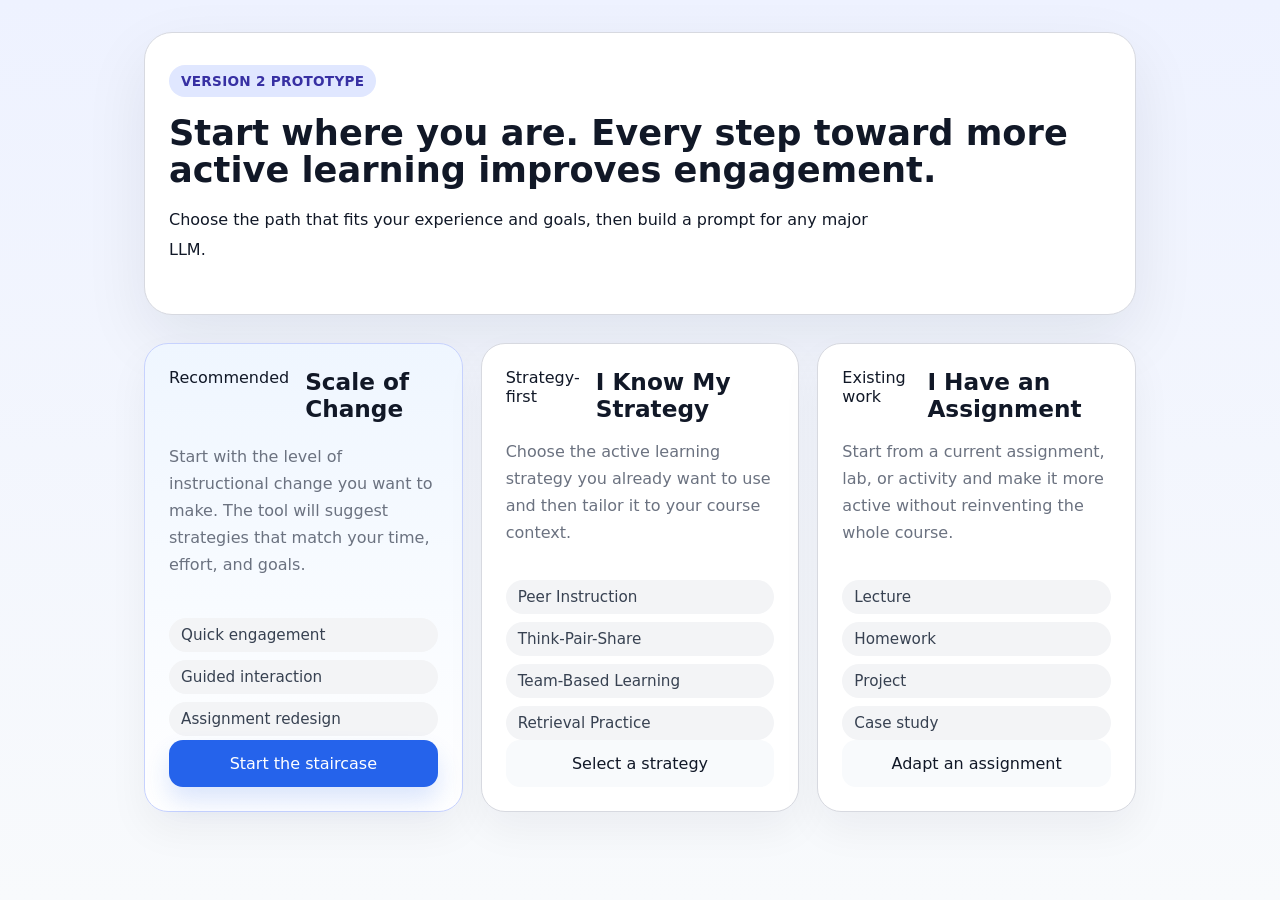
==== v2/index.html @ 6e2fff3a "v2 dev" ====
<!DOCTYPE html>
<html lang="en">
<head>
  <meta charset="UTF-8" />
  <meta name="viewport" content="width=device-width, initial-scale=1.0" />
  <title>Active Learning Prompt Builder v2</title>
  <link rel="stylesheet" href="styles.css" />
</head>
<body>
  <main class="shell">
    <header class="hero">
      <span class="eyebrow">Version 2 prototype</span>
      <h1>Start where you are. Every step toward more active learning improves engagement.</h1>
      <p>Choose the path that fits your experience and goals, then build a prompt for any major LLM.</p>
    </header>

    <section id="landing-view" class="page-view">
      <div class="pathways-grid">
        <article class="path-card path-card--recommended">
          <div class="card-top">
            <span class="path-label">Recommended</span>
            <h2>Scale of Change</h2>
          </div>
          <p>Start with the level of instructional change you want to make. The tool will suggest strategies that match your time, effort, and goals.</p>
          <ul>
            <li>Quick engagement</li>
            <li>Guided interaction</li>
            <li>Assignment redesign</li>
          </ul>
          <button id="start-staircase" class="primary-button">Start the staircase</button>
        </article>

        <article class="path-card">
          <div class="card-top">
            <span class="path-label">Strategy-first</span>
            <h2>I Know My Strategy</h2>
          </div>
          <p>Choose the active learning strategy you already want to use and then tailor it to your course context.</p>
          <div class="example-list">
            <span>Peer Instruction</span>
            <span>Think-Pair-Share</span>
            <span>Team-Based Learning</span>
            <span>Retrieval Practice</span>
          </div>
          <button id="start-strategy" class="secondary-button">Select a strategy</button>
        </article>

        <article class="path-card">
          <div class="card-top">
            <span class="path-label">Existing work</span>
            <h2>I Have an Assignment</h2>
          </div>
          <p>Start from a current assignment, lab, or activity and make it more active without reinventing the whole course.</p>
          <ul>
            <li>Lecture</li>
            <li>Homework</li>
            <li>Project</li>
            <li>Case study</li>
          </ul>
          <button id="start-assignment" class="secondary-button">Adapt an assignment</button>
        </article>
      </div>
    </section>

    <section id="staircase-view" class="page-view hidden">
      <div class="section-header">
        <button class="link-button" data-target="landing-view">← Back to start</button>
        <div>
          <p class="eyebrow">Scale of Change</p>
          <h2>Pick the stair that matches your desired effort.</h2>
        </div>
      </div>
      <div id="staircase-grid" class="staircase-grid"></div>
      <div class="section-footer">
        <p>Each stair shows the effort, scope, and example strategies for that level of change.</p>
      </div>
    </section>

    <section id="strategy-view" class="page-view hidden">
      <div class="section-header">
        <button class="link-button" data-target="landing-view">← Back to start</button>
        <div>
          <p class="eyebrow">I Know My Strategy</p>
          <h2>Choose your active learning strategy.</h2>
        </div>
      </div>
      <div class="strategy-card">
        <p>Select a strategy first, then answer a few course details to generate your prompt.</p>
        <div class="strategy-grid" id="strategy-options"></div>
      </div>
    </section>

    <section id="assignment-view" class="page-view hidden">
      <div class="section-header">
        <button class="link-button" data-target="landing-view">← Back to start</button>
        <div>
          <p class="eyebrow">I Have an Assignment</p>
          <h2>Tell us what you want to improve.</h2>
        </div>
      </div>
      <div class="assignment-panel">
        <div class="control-group">
          <label for="assignment-type">Assignment or activity type</label>
          <select id="assignment-type">
            <option value="">select option</option>
          </select>
        </div>
        <div class="control-group">
          <label for="redesign-level">Desired redesign level</label>
          <select id="redesign-level">
            <option value="">select option</option>
          </select>
        </div>
      </div>
      <div class="actions actions--center">
        <button id="assignment-continue" class="primary-button" type="button">Continue</button>
      </div>
    </section>

    <section id="context-view" class="page-view hidden">
      <div class="section-header">
        <button class="link-button" data-target="landing-view">← Start over</button>
        <div>
          <p class="eyebrow">Course context</p>
          <h2>Share a few details so the prompt matches your teaching setting.</h2>
        </div>
      </div>

      <div id="flow-summary" class="flow-summary"></div>

      <form id="context-form" class="context-form">
        <div class="field-grid">
          <div class="control-group">
            <label for="discipline">Discipline</label>
            <input id="discipline" name="discipline" type="text" placeholder="e.g. Biology, Literature" />
          </div>
          <div class="control-group">
            <label for="course-level">Course level</label>
            <select id="course-level" name="courseLevel">
              <option value="">select option</option>
            </select>
          </div>
          <div class="control-group">
            <label for="class-size">Class size</label>
            <select id="class-size" name="classSize">
              <option value="">select option</option>
            </select>
          </div>
          <div class="control-group">
            <label for="course-modality">Course modality</label>
            <select id="course-modality" name="courseModality">
              <option value="">select option</option>
            </select>
          </div>
          <div class="control-group">
            <label for="time-available">Time available</label>
            <input id="time-available" name="timeAvailable" type="text" placeholder="e.g. 15 minutes, one class session" />
          </div>
          <div class="control-group">
            <label for="learning-goals">Learning goals</label>
            <textarea id="learning-goals" name="learningGoals" rows="3" placeholder="Describe the learning goals"></textarea>
          </div>
        </div>

        <div class="docs-panel">
          <p class="panel-label">Will you upload materials for the LLM to use?</p>
          <div class="radio-group">
            <label><input type="radio" name="uploadDocuments" value="Yes" /> Yes</label>
            <label><input type="radio" name="uploadDocuments" value="No" checked /> No</label>
          </div>
          <div id="document-types" class="document-types hidden"></div>
        </div>
      </form>

      <div class="actions">
        <button id="generate-button" class="primary-button" type="button">Generate Prompt</button>
      </div>
    </section>

    <section id="prompt-view" class="page-view hidden">
      <div class="section-header">
        <button class="link-button" data-target="context-view">← Edit details</button>
        <div>
          <p class="eyebrow">Prompt ready</p>
          <h2>Copy your active learning prompt.</h2>
        </div>
      </div>
      <textarea id="generated-prompt" class="prompt-output" readonly></textarea>
      <div class="actions actions--space">
        <button id="copy-button" class="secondary-button" type="button">Copy Prompt</button>
        <button id="start-again" class="link-button" type="button">Back to start</button>
      </div>
    </section>
  </main>

  <script src="script.js"></script>
</body>
</html>
---- v2/styles.css ----
:root {
  color-scheme: light;
  --bg: #f3f5f9;
  --panel: #ffffff;
  --border: #d7d9e0;
  --text: #111827;
  --muted: #6b7280;
  --muted-soft: #9ca3af;
  --primary: #2563eb;
  --primary-soft: #dbeafe;
  --surface: #f8fafc;
  --shadow: 0 24px 64px rgba(15, 23, 42, 0.08);
}

* {
  box-sizing: border-box;
}

html,
body {
  margin: 0;
  min-height: 100%;
}

body {
  font-family: Inter, system-ui, -apple-system, BlinkMacSystemFont, "Segoe UI", sans-serif;
  background: linear-gradient(180deg, #eef2ff 0%, #f8fafc 100%);
  color: var(--text);
}

button,
input,
select,
textarea {
  font: inherit;
}

.shell {
  max-width: 1040px;
  margin: 0 auto;
  padding: 32px 24px 40px;
}

.hero {
  padding: 32px 24px;
  background: white;
  border: 1px solid var(--border);
  border-radius: 28px;
  box-shadow: var(--shadow);
  margin-bottom: 28px;
}

.eyebrow {
  display: inline-flex;
  padding: 8px 12px;
  background: #e0e7ff;
  color: #3730a3;
  border-radius: 999px;
  font-size: 0.85rem;
  font-weight: 700;
  letter-spacing: 0.02em;
  text-transform: uppercase;
}

.hero h1 {
  margin: 18px 0 12px;
  font-size: clamp(2rem, 2.75vw, 2.7rem);
  line-height: 1.05;
}

.hero p {
  max-width: 720px;
  font-size: 1rem;
  line-height: 1.9;
}

.page-view {
  display: block;
}

.hidden {
  display: none !important;
}

.pathways-grid,
.staircase-grid,
.strategy-grid {
  display: grid;
  gap: 18px;
}

.pathways-grid {
  grid-template-columns: repeat(auto-fit, minmax(240px, 1fr));
}

.path-card,
.strategy-card,
.assignment-panel,
.docs-panel,
.prompt-output {
  background: white;
  border: 1px solid var(--border);
  border-radius: 24px;
  box-shadow: 0 18px 40px rgba(15, 23, 42, 0.05);
}

.path-card {
  padding: 24px;
  display: flex;
  flex-direction: column;
  justify-content: space-between;
}

.path-card--recommended {
  border-color: #c7d2fe;
  background: linear-gradient(180deg, #eff6ff 0%, #ffffff 100%);
}

.path-card h2 {
  margin: 10px 0 12px;
  font-size: 1.45rem;
}

.path-card p {
  color: var(--muted);
  line-height: 1.7;
}

.path-card ul,
.path-card .example-list {
  margin: 18px 0 0;
  padding: 0;
  display: grid;
  gap: 8px;
  list-style: none;
}

.path-card ul li,
.path-card .example-list span {
  display: inline-flex;
  align-items: center;
  padding: 8px 12px;
  border-radius: 999px;
  background: #f3f4f6;
  color: #374151;
  font-size: 0.95rem;
}

.card-top {
  display: flex;
  justify-content: space-between;
  align-items: flex-start;
  gap: 16px;
}

.card-top h2 {
  margin: 0;
}

.link-button,
.primary-button,
.secondary-button {
  border: none;
  border-radius: 14px;
  padding: 14px 18px;
  cursor: pointer;
  transition: transform 0.15s ease, box-shadow 0.15s ease;
}

.link-button {
  background: transparent;
  color: var(--primary);
  font-weight: 700;
}

.primary-button {
  background: var(--primary);
  color: white;
  box-shadow: 0 14px 24px rgba(37, 99, 235, 0.16);
}

.secondary-button {
  background: #f8fafc;
  color: var(--text);
}

button:hover {
  transform: translateY(-1px);
}

.section-header {
  display: flex;
  align-items: flex-start;
  justify-content: space-between;
  gap: 20px;
  margin-bottom: 22px;
}

.section-header h2 {
  margin: 4px 0 0;
}

.staircase-grid {
  grid-template-columns: repeat(auto-fit, minmax(220px, 1fr));
}

.stair-step,
.strategy-card,
.assignment-panel,
.docs-panel {
  padding: 22px;
}

.stair-step {
  border-radius: 22px;
  background: #f8fafc;
  border: 1px solid transparent;
  position: relative;
  overflow: hidden;
}

.stair-step:hover {
  border-color: var(--primary);
}

.stair-step h3 {
  margin: 0 0 10px;
}

.stair-step p,
.stair-step .example-list p {
  margin: 0;
  color: var(--muted);
  line-height: 1.7;
}

.stair-step .stair-meta {
  display: grid;
  gap: 10px;
  margin-top: 18px;
}

.stair-meta span {
  display: inline-flex;
  gap: 8px;
  align-items: center;
  font-size: 0.95rem;
  color: var(--text);
}

.stair-meta span::before {
  content: "";
  width: 8px;
  height: 8px;
  border-radius: 999px;
  background: var(--primary);
}

.strategy-grid {
  grid-template-columns: repeat(auto-fit, minmax(220px, 1fr));
  gap: 18px;
}

.strategy-card {
  display: grid;
  gap: 18px;
}

.strategy-option {
  display: flex;
  align-items: center;
  justify-content: space-between;
  padding: 16px;
  border: 1px solid var(--border);
  border-radius: 18px;
  background: #ffffff;
  cursor: pointer;
}

.strategy-option:hover {
  border-color: var(--primary);
}

.strategy-option input {
  margin-right: 12px;
}

.control-group {
  display: grid;
  gap: 10px;
}

.control-group label {
  font-weight: 600;
}

input[type="text"],
select,
textarea {
  width: 100%;
  border: 1px solid var(--border);
  border-radius: 14px;
  padding: 12px 14px;
  color: var(--text);
  background: #ffffff;
}

input::placeholder,
textarea::placeholder,
select option[value=""] {
  color: var(--muted-soft);
}

textarea {
  min-height: 128px;
  resize: vertical;
}

.field-grid {
  display: grid;
  gap: 18px;
  grid-template-columns: repeat(auto-fit, minmax(240px, 1fr));
}

.docs-panel {
  border-radius: 22px;
  margin-top: 22px;
}

.panel-label {
  font-weight: 600;
  margin-bottom: 12px;
}

.radio-group {
  display: flex;
  flex-wrap: wrap;
  gap: 12px;
}

.radio-group label {
  display: inline-flex;
  align-items: center;
  gap: 8px;
  padding: 10px 14px;
  border: 1px solid var(--border);
  border-radius: 14px;
  cursor: pointer;
  background: #fff;
}

#document-types {
  display: grid;
  gap: 10px;
  margin-top: 16px;
}

#document-types label {
  display: inline-flex;
  align-items: center;
  gap: 10px;
  background: #f8fafc;
  padding: 10px 12px;
  border-radius: 14px;
  color: #374151;
}

.flow-summary {
  margin-bottom: 22px;
  padding: 22px;
  background: #eff6ff;
  border: 1px solid #dbeafe;
  border-radius: 20px;
}

.flow-summary p,
.flow-summary strong {
  margin: 0;
  line-height: 1.8;
}

.prompt-output {
  width: 100%;
  min-height: 340px;
  border: 1px solid var(--border);
  border-radius: 24px;
  padding: 22px;
  font-family: ui-monospace, SFMono-Regular, Menlo, monospace;
  font-size: 0.96rem;
  background: #f8fafc;
  color: var(--text);
}

.actions {
  display: flex;
  flex-wrap: wrap;
  gap: 14px;
  margin-top: 24px;
}

.actions--center {
  justify-content: center;
}

.actions--space {
  justify-content: space-between;
}

@media (max-width: 760px) {
  .section-header {
    flex-direction: column;
    align-items: flex-start;
  }

  .field-grid {
    grid-template-columns: 1fr;
  }

  .strategy-grid,
  .staircase-grid,
  .pathways-grid {
    grid-template-columns: 1fr;
  }
}
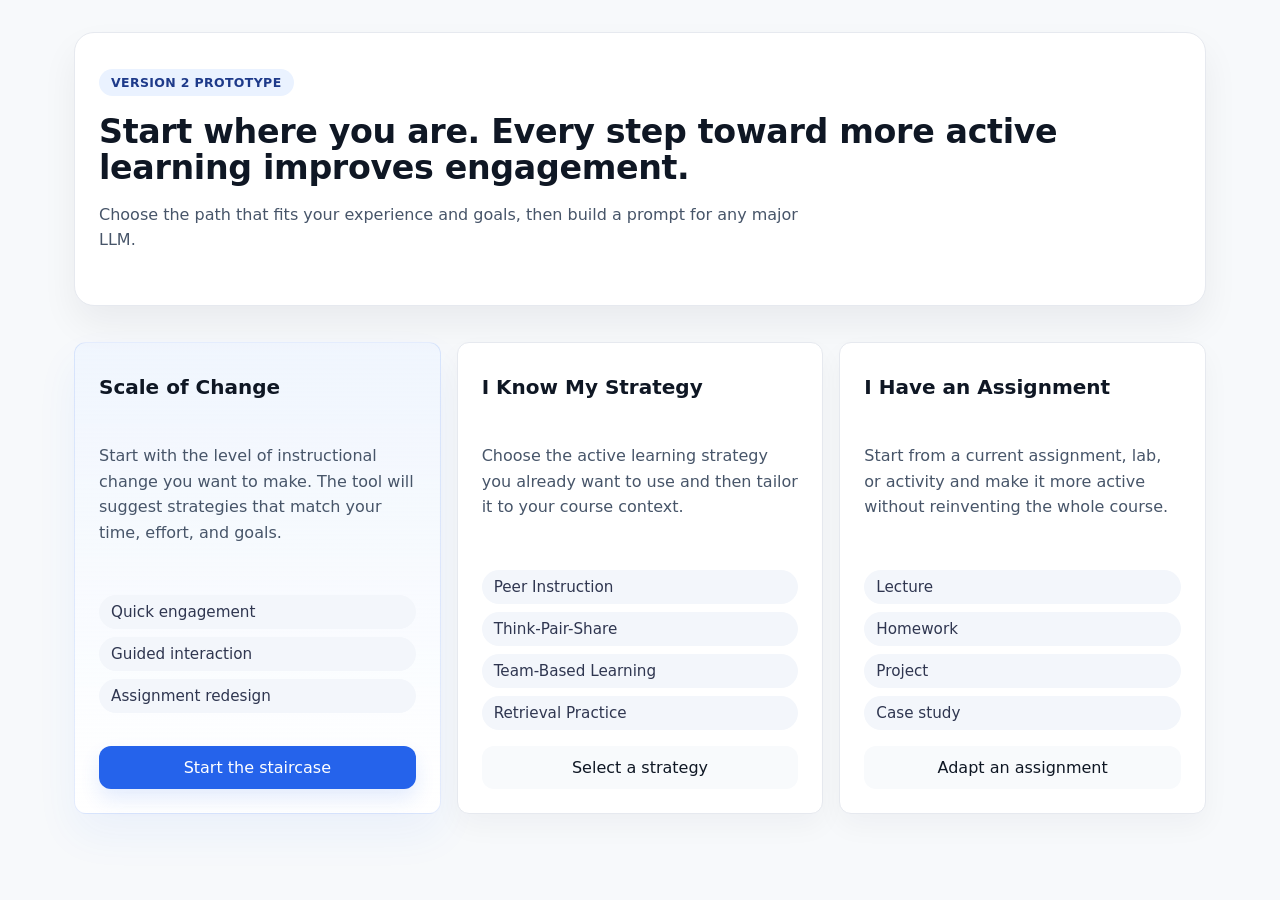
==== commit 0220321e: "class size update" ====
--- a/v2/index.html
+++ b/v2/index.html
@@ -4,7 +4,7 @@
   <meta charset="UTF-8" />
   <meta name="viewport" content="width=device-width, initial-scale=1.0" />
   <title>Active Learning Prompt Builder v2</title>
-  <link rel="stylesheet" href="styles.css" />
+  <link rel="stylesheet" href="styles.css?v=4" />
 </head>
 <body>
   <main class="shell">
@@ -18,7 +18,6 @@
       <div class="pathways-grid">
         <article class="path-card path-card--recommended">
           <div class="card-top">
-            <span class="path-label">Recommended</span>
             <h2>Scale of Change</h2>
           </div>
           <p>Start with the level of instructional change you want to make. The tool will suggest strategies that match your time, effort, and goals.</p>
@@ -32,7 +31,6 @@
 
         <article class="path-card">
           <div class="card-top">
-            <span class="path-label">Strategy-first</span>
             <h2>I Know My Strategy</h2>
           </div>
           <p>Choose the active learning strategy you already want to use and then tailor it to your course context.</p>
@@ -47,7 +45,6 @@
 
         <article class="path-card">
           <div class="card-top">
-            <span class="path-label">Existing work</span>
             <h2>I Have an Assignment</h2>
           </div>
           <p>Start from a current assignment, lab, or activity and make it more active without reinventing the whole course.</p>
@@ -65,7 +62,7 @@
     <section id="staircase-view" class="page-view hidden">
       <div class="section-header">
         <button class="link-button" data-target="landing-view">← Back to start</button>
-        <div>
+        <div class="section-header-content">
           <p class="eyebrow">Scale of Change</p>
           <h2>Pick the stair that matches your desired effort.</h2>
         </div>
@@ -78,7 +75,10 @@
 
     <section id="strategy-view" class="page-view hidden">
       <div class="section-header">
-        <button class="link-button" data-target="landing-view">← Back to start</button>
+        <div class="section-header-actions">
+          <button id="strategy-go-back" class="link-button" type="button">← Go back</button>
+          <button class="link-button" data-target="landing-view">← Back to start</button>
+        </div>
         <div>
           <p class="eyebrow">I Know My Strategy</p>
           <h2>Choose your active learning strategy.</h2>
@@ -119,7 +119,10 @@
 
     <section id="context-view" class="page-view hidden">
       <div class="section-header">
-        <button class="link-button" data-target="landing-view">← Start over</button>
+        <div class="section-header-actions">
+          <button id="context-go-back" class="link-button" type="button">← Go back</button>
+          <button class="link-button" data-target="landing-view">← Start over</button>
+        </div>
         <div>
           <p class="eyebrow">Course context</p>
           <h2>Share a few details so the prompt matches your teaching setting.</h2>
@@ -160,7 +163,15 @@
             <label for="learning-goals">Learning goals</label>
             <textarea id="learning-goals" name="learningGoals" rows="3" placeholder="Describe the learning goals"></textarea>
           </div>
-        </div>
+          <div class="control-group">
+            <label for="preferred-strategy">Preferred strategy</label>
+            <select id="preferred-strategy" name="preferredStrategy">
+              <option value="">Select a strategy (optional)</option>
+            </select>
+          </div>
+        </div>
+
+        <div id="preferred-strategy-description" class="preferred-strategy-description hidden"></div>
 
         <div class="docs-panel">
           <p class="panel-label">Will you upload materials for the LLM to use?</p>
@@ -193,6 +204,6 @@
     </section>
   </main>
 
-  <script src="script.js"></script>
+  <script src="script.js?v=2"></script>
 </body>
 </html>
--- a/v2/styles.css
+++ b/v2/styles.css
@@ -1,424 +1,343 @@
+/* Polished stylesheet for Active Learning Prompt Builder v2
+   Focus: cohesive staircase component, refined spacing (8pt scale),
+   improved typography, responsive behavior, and subtle interaction polish.
+   Only touches visual styles; preserves app functionality.
+*/
+
 :root {
   color-scheme: light;
-  --bg: #f3f5f9;
+  --bg: #f7f9fb;
   --panel: #ffffff;
-  --border: #d7d9e0;
-  --text: #111827;
-  --muted: #6b7280;
-  --muted-soft: #9ca3af;
+  --border: #e6e9ef;
+  --text: #0f1724;
+  --muted: #475569;
+  --muted-soft: #94a3b8;
   --primary: #2563eb;
-  --primary-soft: #dbeafe;
+  --primary-soft: #eaf2ff;
   --surface: #f8fafc;
-  --shadow: 0 24px 64px rgba(15, 23, 42, 0.08);
-}
-
-* {
-  box-sizing: border-box;
-}
-
-html,
+  --shadow: 0 18px 36px rgba(15, 23, 42, 0.06);
+  --radius-lg: 20px;
+  --radius-md: 12px;
+  --space-1: 8px;
+  --space-2: 16px;
+  --space-3: 24px;
+  --space-4: 32px;
+}
+
+* { box-sizing: border-box; }
+
+html, body { margin: 0; min-height: 100%; }
+
 body {
-  margin: 0;
-  min-height: 100%;
-}
-
-body {
-  font-family: Inter, system-ui, -apple-system, BlinkMacSystemFont, "Segoe UI", sans-serif;
-  background: linear-gradient(180deg, #eef2ff 0%, #f8fafc 100%);
+  font-family: Inter, ui-sans-serif, system-ui, -apple-system, "Segoe UI", Roboto, "Helvetica Neue", Arial;
+  -webkit-font-smoothing: antialiased;
+  -moz-osx-font-smoothing: grayscale;
+  background: var(--bg);
   color: var(--text);
 }
 
-button,
-input,
-select,
-textarea {
-  font: inherit;
-}
+button, input, select, textarea { font: inherit; }
 
 .shell {
-  max-width: 1040px;
+  max-width: 1180px;
   margin: 0 auto;
-  padding: 32px 24px 40px;
+  padding: var(--space-4) var(--space-3) 56px;
 }
 
 .hero {
-  padding: 32px 24px;
-  background: white;
+  padding: calc(var(--space-4) + 4px) var(--space-3) calc(var(--space-4) + 4px);
+  background: var(--panel);
   border: 1px solid var(--border);
-  border-radius: 28px;
+  border-radius: var(--radius-lg);
   box-shadow: var(--shadow);
-  margin-bottom: 28px;
+  margin-bottom: calc(var(--space-4) + 4px);
 }
 
 .eyebrow {
   display: inline-flex;
-  padding: 8px 12px;
-  background: #e0e7ff;
-  color: #3730a3;
+  padding: 6px 12px;
+  background: var(--primary-soft);
+  color: #1e3a8a;
   border-radius: 999px;
-  font-size: 0.85rem;
+  font-size: 0.78rem;
   font-weight: 700;
-  letter-spacing: 0.02em;
+  letter-spacing: 0.03em;
   text-transform: uppercase;
 }
 
 .hero h1 {
-  margin: 18px 0 12px;
-  font-size: clamp(2rem, 2.75vw, 2.7rem);
-  line-height: 1.05;
+  margin: 18px 0 10px;
+  font-size: clamp(1.8rem, 2.6vw, 2.4rem);
+  line-height: 1.08;
+  letter-spacing: -0.01em;
 }
 
 .hero p {
-  max-width: 720px;
+  max-width: 740px;
   font-size: 1rem;
-  line-height: 1.9;
-}
-
-.page-view {
-  display: block;
-}
-
-.hidden {
-  display: none !important;
-}
-
+  line-height: 1.6;
+  color: var(--muted);
+}
+
+.page-view { display: block; }
+.hidden { display: none !important; }
+
+/* grids reuse 8px spacing */
 .pathways-grid,
 .staircase-grid,
-.strategy-grid {
-  display: grid;
-  gap: 18px;
-}
-
-.pathways-grid {
-  grid-template-columns: repeat(auto-fit, minmax(240px, 1fr));
-}
-
-.path-card,
-.strategy-card,
-.assignment-panel,
-.docs-panel,
-.prompt-output {
-  background: white;
+.strategy-grid { display: grid; gap: var(--space-2); }
+
+.pathways-grid { grid-template-columns: repeat(auto-fit, minmax(260px, 1fr)); align-items: stretch; }
+
+.path-card, .strategy-card, .assignment-panel, .docs-panel, .prompt-output {
+  background: var(--panel);
   border: 1px solid var(--border);
-  border-radius: 24px;
-  box-shadow: 0 18px 40px rgba(15, 23, 42, 0.05);
+  border-radius: var(--radius-md);
+  box-shadow: 0 12px 28px rgba(15,23,42,0.04);
 }
 
 .path-card {
-  padding: 24px;
+  padding: var(--space-3);
   display: flex;
   flex-direction: column;
   justify-content: space-between;
+  min-height: 320px; /* equal heights */
+  gap: var(--space-2);
+}
+
+.path-card .primary-button,
+.path-card .secondary-button {
+  margin-top: auto;
+  width: 100%;
 }
 
 .path-card--recommended {
-  border-color: #c7d2fe;
-  background: linear-gradient(180deg, #eff6ff 0%, #ffffff 100%);
-}
-
-.path-card h2 {
-  margin: 10px 0 12px;
-  font-size: 1.45rem;
-}
-
-.path-card p {
-  color: var(--muted);
-  line-height: 1.7;
-}
-
-.path-card ul,
-.path-card .example-list {
-  margin: 18px 0 0;
-  padding: 0;
-  display: grid;
-  gap: 8px;
-  list-style: none;
-}
-
-.path-card ul li,
-.path-card .example-list span {
-  display: inline-flex;
+  border-color: rgba(37,99,235,0.12);
+  background: linear-gradient(180deg, rgba(235,243,255,0.6) 0%, var(--panel) 100%);
+  box-shadow: 0 20px 44px rgba(37,99,235,0.06);
+}
+
+.path-card h2 { margin: 8px 0 12px; font-size: 1.25rem; }
+.path-card p { color: var(--muted); line-height: 1.6; }
+
+.path-card ul, .path-card .example-list { margin: 18px 0 0; padding: 0; display: grid; gap: 8px; list-style: none; }
+
+.path-card ul li, .path-card .example-list span {
+  display: inline-flex; align-items: center; padding: 8px 12px; border-radius: 999px;
+  background: #f3f6fb; color: #2f3650; font-size: 0.95rem;
+}
+
+.card-top { display: flex; justify-content: space-between; align-items: flex-start; gap: 16px; }
+
+.link-button, .primary-button, .secondary-button {
+  border: none; border-radius: 12px; padding: 12px 16px; cursor: pointer;
+  transition: transform 0.18s ease, box-shadow 0.18s ease, background-color 0.12s ease;
+}
+
+.link-button { background: transparent; color: var(--primary); font-weight: 700; }
+.primary-button { background: var(--primary); color: white; box-shadow: 0 10px 20px rgba(37,99,235,0.12); }
+.secondary-button { background: #f8fafc; color: var(--text); }
+
+button:hover { transform: translateY(-2px); }
+button:focus-visible {
+  outline: 2px solid rgba(37, 99, 235, 0.24);
+  outline-offset: 2px;
+}
+
+.path-card:hover {
+  transform: translateY(-2px);
+  box-shadow: 0 18px 40px rgba(15, 23, 42, 0.06);
+}
+
+.page-view + .page-view { margin-top: var(--space-4); }
+
+.section-header {
+  display: flex;
+  align-items: flex-start;
+  justify-content: flex-start;
+  gap: 16px;
+  margin-bottom: var(--space-3);
+}
+
+.section-header-content {
+  margin-top: 0;
+  display: flex;
+  flex-direction: column;
+  align-items: flex-start;
+  flex: 1;
+}
+
+.section-header h2 {
+  margin: 6px 0 0;
+  font-size: clamp(1.2rem, 1.7vw, 1.55rem);
+  line-height: 1.2;
+  letter-spacing: -0.01em;
+}
+
+.section-header .link-button {
+  padding-left: 0;
+  padding-right: 0;
+  margin-top: 2px;
+  flex-shrink: 0;
+}
+
+.section-header-actions {
+  display: flex;
+  flex-wrap: wrap;
+  gap: 12px;
   align-items: center;
-  padding: 8px 12px;
-  border-radius: 999px;
-  background: #f3f4f6;
-  color: #374151;
-  font-size: 0.95rem;
-}
-
-.card-top {
-  display: flex;
-  justify-content: space-between;
-  align-items: flex-start;
-  gap: 16px;
-}
-
-.card-top h2 {
-  margin: 0;
-}
-
-.link-button,
-.primary-button,
-.secondary-button {
-  border: none;
+}
+
+/* --- Staircase: cohesive component --- */
+.staircase-grid {
+  display: flex;
+  justify-content: center;
+  align-items: stretch;
+  gap: var(--space-2);
+  position: relative;
+  padding: calc(var(--space-3) + 8px);
+  width: 100%;
+  background: linear-gradient(180deg, rgba(248,250,252,0.6), rgba(255,255,255,0.6));
+  border: 1px solid var(--border);
+  border-radius: var(--radius-lg);
+}
+
+.staircase-grid::before {
+  /* subtle baseline connector */
+  content: "";
+  position: absolute;
+  bottom: 12px;
+  left: 6%; right: 6%;
+  height: 8px;
+  background: linear-gradient(90deg, rgba(37,99,235,0.08), rgba(37,99,235,0.03));
+  border-radius: 999px; z-index: 0;
+}
+
+.stair-step, .strategy-card, .assignment-panel, .docs-panel { padding: 18px; }
+
+.stair-step {
+  border-radius: 12px; background: linear-gradient(180deg, var(--panel), rgba(255,255,255,0.98));
+  border: 1px solid rgba(16,24,40,0.03); position: relative; overflow: visible;
+  display: flex; flex-direction: column; gap: 10px; text-align: left; justify-content: flex-end;
+  flex: 1 1 0; min-width: 140px; min-height: 220px; cursor: pointer;
+  transition: transform 0.18s ease, border-color 0.18s ease, box-shadow 0.18s ease, background-color 0.12s ease;
+  z-index: 2;
+}
+
+.preferred-strategy-description {
+  width: 100%;
+  margin-top: 12px;
+  padding: 12px 14px;
   border-radius: 14px;
-  padding: 14px 18px;
-  cursor: pointer;
-  transition: transform 0.15s ease, box-shadow 0.15s ease;
-}
-
-.link-button {
-  background: transparent;
-  color: var(--primary);
-  font-weight: 700;
-}
-
-.primary-button {
-  background: var(--primary);
-  color: white;
-  box-shadow: 0 14px 24px rgba(37, 99, 235, 0.16);
-}
-
-.secondary-button {
-  background: #f8fafc;
-  color: var(--text);
-}
-
-button:hover {
-  transform: translateY(-1px);
-}
-
-.section-header {
-  display: flex;
-  align-items: flex-start;
-  justify-content: space-between;
-  gap: 20px;
-  margin-bottom: 22px;
-}
-
-.section-header h2 {
-  margin: 4px 0 0;
-}
-
-.staircase-grid {
-  grid-template-columns: repeat(auto-fit, minmax(220px, 1fr));
-}
-
-.stair-step,
-.strategy-card,
-.assignment-panel,
-.docs-panel {
-  padding: 22px;
-}
-
-.stair-step {
-  border-radius: 22px;
-  background: #f8fafc;
-  border: 1px solid transparent;
-  position: relative;
-  overflow: hidden;
-}
-
-.stair-step:hover {
-  border-color: var(--primary);
-}
-
-.stair-step h3 {
-  margin: 0 0 10px;
-}
-
-.stair-step p,
-.stair-step .example-list p {
-  margin: 0;
-  color: var(--muted);
-  line-height: 1.7;
-}
-
-.stair-step .stair-meta {
-  display: grid;
+  background: #eff6ff;
+  border: 1px solid #dbeafe;
+  color: #1e3a8a;
+  line-height: 1.5;
+}
+
+.stair-step:hover, .stair-step:focus { transform: translateY(-8px); border-color: rgba(37,99,235,0.16); box-shadow: 0 18px 40px rgba(16,24,40,0.06); outline: none; }
+
+.stair-step.is-selected {
+  transform: translateY(-6px);
+  border-color: rgba(37,99,235,0.24);
+  box-shadow: 0 20px 42px rgba(37,99,235,0.12);
+  background: linear-gradient(180deg, #f7faff, #ffffff);
+}
+
+.stair-step.is-selected .stair-number {
+  transform: scale(1.05);
+}
+
+.stair-top { display: flex; align-items: center; gap: 12px; }
+
+.stair-number { width: 40px; height: 40px; display: inline-flex; align-items: center; justify-content: center; border-radius: 999px; background: rgba(37,99,235,0.08); color: #1e3a8a; font-weight: 700; font-size: 0.92rem; }
+
+.stair-label { margin: 0; font-size: 0.78rem; color: var(--muted); text-transform: uppercase; letter-spacing: 0.04em; }
+
+.stair-step h3 { margin: 0; font-size: 1.02rem; line-height: 1.16; font-weight: 700; }
+
+.stair-scope { margin: 0; color: var(--muted); font-weight: 600; font-size: 0.9rem; }
+.stair-description { margin: 0; color: var(--muted); line-height: 1.45; font-size: 0.92rem; }
+
+.stair-examples p { margin: 0 0 8px; color: var(--primary); font-weight: 700; font-size: 0.9rem; }
+.stair-examples ul { margin: 0; padding: 0; display: flex; gap: 8px; list-style: none; flex-wrap: wrap; }
+.stair-examples li { padding: 6px 10px; border-radius: 999px; background: rgba(37,99,235,0.06); color: #153e75; font-size: 0.86rem; }
+
+/* all steps share a single process height */
+.stair-step--step1 .stair-number { background: rgba(37,99,235,0.08); color: #1d4ed8; }
+.stair-step--step2 .stair-number { background: rgba(37,99,235,0.08); color: #1d4ed8; }
+.stair-step--step3 .stair-number { background: rgba(34,197,94,0.07); color: #15803d; }
+.stair-step--step4 .stair-number { background: rgba(124,58,237,0.06); color: #5b21b6; }
+.stair-step--step5 .stair-number { background: rgba(245,158,11,0.06); color: #92400e; }
+.stair-step--step6 .stair-number { background: rgba(239,68,68,0.06); color: #9b1c22; }
+
+.strategy-grid { grid-template-columns: repeat(auto-fit, minmax(220px, 1fr)); gap: var(--space-2); }
+
+.strategy-card { display: grid; gap: 18px; }
+
+.strategy-option { display: flex; flex-direction: column; align-items: flex-start; gap: 8px; padding: 12px; border: 1px solid var(--border); border-radius: 12px; background: var(--panel); cursor: pointer; text-align: left; }
+.strategy-option:hover, .strategy-option:focus-visible { border-color: var(--primary); }
+.strategy-option__label { font-weight: 700; }
+.strategy-option__description { display: block; color: var(--muted); font-size: 0.9rem; line-height: 1.45; }
+
+.control-group {
+  display: flex;
+  flex-direction: column;
   gap: 10px;
-  margin-top: 18px;
-}
-
-.stair-meta span {
-  display: inline-flex;
-  gap: 8px;
-  align-items: center;
-  font-size: 0.95rem;
-  color: var(--text);
-}
-
-.stair-meta span::before {
-  content: "";
-  width: 8px;
-  height: 8px;
-  border-radius: 999px;
-  background: var(--primary);
-}
-
-.strategy-grid {
-  grid-template-columns: repeat(auto-fit, minmax(220px, 1fr));
-  gap: 18px;
-}
-
-.strategy-card {
-  display: grid;
-  gap: 18px;
-}
-
-.strategy-option {
-  display: flex;
-  align-items: center;
-  justify-content: space-between;
-  padding: 16px;
+  align-items: stretch;
+}
+.control-group label { font-weight: 600; margin: 0; }
+
+input[type="text"], select, textarea {
+  width: 100%;
+  display: block;
+  min-height: 46px;
   border: 1px solid var(--border);
-  border-radius: 18px;
-  background: #ffffff;
-  cursor: pointer;
-}
-
-.strategy-option:hover {
-  border-color: var(--primary);
-}
-
-.strategy-option input {
-  margin-right: 12px;
-}
-
-.control-group {
-  display: grid;
-  gap: 10px;
-}
-
-.control-group label {
-  font-weight: 600;
-}
-
-input[type="text"],
-select,
-textarea {
-  width: 100%;
-  border: 1px solid var(--border);
-  border-radius: 14px;
+  border-radius: 12px;
   padding: 12px 14px;
   color: var(--text);
-  background: #ffffff;
-}
-
-input::placeholder,
-textarea::placeholder,
-select option[value=""] {
-  color: var(--muted-soft);
-}
-
-textarea {
-  min-height: 128px;
-  resize: vertical;
-}
+  background: var(--panel);
+}
+
+input::placeholder, textarea::placeholder, select option[value=""] { color: var(--muted-soft); }
+
+textarea { min-height: 128px; resize: vertical; }
 
 .field-grid {
   display: grid;
-  gap: 18px;
+  gap: var(--space-2);
   grid-template-columns: repeat(auto-fit, minmax(240px, 1fr));
-}
-
-.docs-panel {
-  border-radius: 22px;
-  margin-top: 22px;
-}
-
-.panel-label {
-  font-weight: 600;
-  margin-bottom: 12px;
-}
-
-.radio-group {
-  display: flex;
-  flex-wrap: wrap;
-  gap: 12px;
-}
-
-.radio-group label {
-  display: inline-flex;
-  align-items: center;
-  gap: 8px;
-  padding: 10px 14px;
-  border: 1px solid var(--border);
-  border-radius: 14px;
-  cursor: pointer;
-  background: #fff;
-}
-
-#document-types {
-  display: grid;
-  gap: 10px;
-  margin-top: 16px;
-}
-
-#document-types label {
-  display: inline-flex;
-  align-items: center;
-  gap: 10px;
-  background: #f8fafc;
-  padding: 10px 12px;
-  border-radius: 14px;
-  color: #374151;
-}
-
-.flow-summary {
-  margin-bottom: 22px;
-  padding: 22px;
-  background: #eff6ff;
-  border: 1px solid #dbeafe;
-  border-radius: 20px;
-}
-
-.flow-summary p,
-.flow-summary strong {
-  margin: 0;
-  line-height: 1.8;
-}
-
-.prompt-output {
-  width: 100%;
-  min-height: 340px;
-  border: 1px solid var(--border);
-  border-radius: 24px;
-  padding: 22px;
-  font-family: ui-monospace, SFMono-Regular, Menlo, monospace;
-  font-size: 0.96rem;
-  background: #f8fafc;
-  color: var(--text);
-}
-
-.actions {
-  display: flex;
-  flex-wrap: wrap;
-  gap: 14px;
-  margin-top: 24px;
-}
-
-.actions--center {
-  justify-content: center;
-}
-
-.actions--space {
-  justify-content: space-between;
+  align-items: start;
+}
+
+.docs-panel { border-radius: 16px; margin-top: var(--space-3); }
+.panel-label { font-weight: 600; margin-bottom: 12px; }
+
+.radio-group { display: flex; flex-wrap: wrap; gap: 12px; }
+.radio-group label { display: inline-flex; align-items: center; gap: 8px; padding: 10px 14px; border: 1px solid var(--border); border-radius: 14px; cursor: pointer; background: var(--panel); }
+
+#document-types { display: grid; gap: 10px; margin-top: 16px; }
+#document-types label { display: inline-flex; align-items: center; gap: 10px; background: #f8fafc; padding: 10px 12px; border-radius: 14px; color: #374151; }
+
+.flow-summary { margin-bottom: 22px; padding: 22px; background: #eff6ff; border: 1px solid #dbeafe; border-radius: 20px; }
+.flow-summary p, .flow-summary strong { margin: 0; line-height: 1.8; }
+
+.prompt-output { width: 100%; min-height: 340px; border: 1px solid var(--border); border-radius: var(--radius-md); padding: 20px; font-family: ui-monospace, SFMono-Regular, Menlo, monospace; font-size: 0.95rem; background: var(--surface); color: var(--text); }
+
+.actions { display: flex; flex-wrap: wrap; gap: var(--space-2); margin-top: var(--space-3); }
+.actions--center { justify-content: center; }
+.actions--space { justify-content: space-between; }
+
+/* Responsive adjustments */
+@media (max-width: 920px) {
+  .section-header { flex-direction: column; align-items: flex-start; }
+  .field-grid { grid-template-columns: 1fr; }
+  .strategy-grid, .pathways-grid { grid-template-columns: 1fr; }
 }
 
 @media (max-width: 760px) {
-  .section-header {
-    flex-direction: column;
-    align-items: flex-start;
-  }
-
-  .field-grid {
-    grid-template-columns: 1fr;
-  }
-
-  .strategy-grid,
-  .staircase-grid,
-  .pathways-grid {
-    grid-template-columns: 1fr;
-  }
-}
+  /* stack the staircase vertically to preserve 'climb' metaphor */
+  .staircase-grid { display: flex; flex-direction: column-reverse; gap: var(--space-2); padding: var(--space-2); }
+  .stair-step { transform: none !important; min-height: auto !important; width: 100%; }
+  .staircase-grid::before { display: none; }
+}
